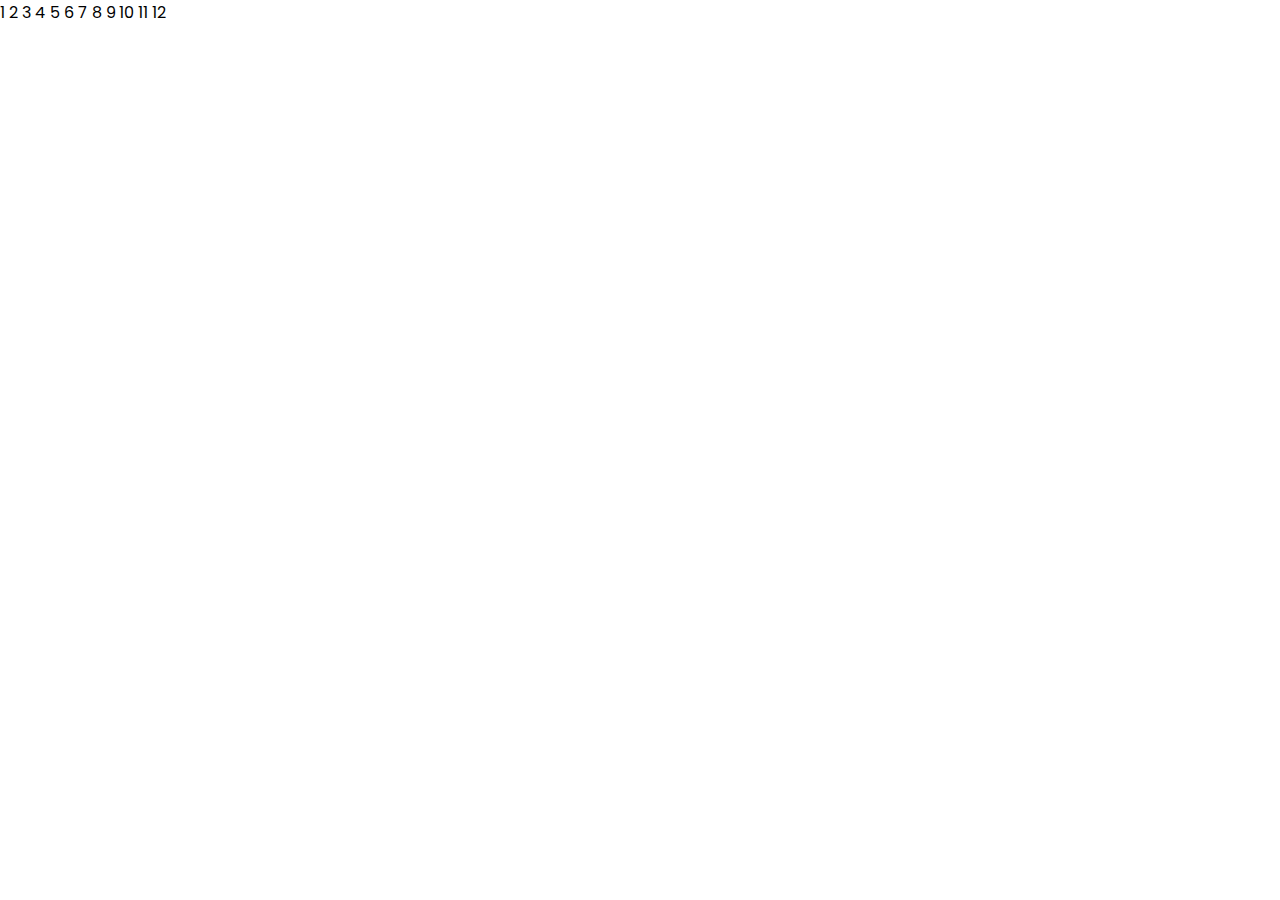
==== 03-analog-clock/index.html @ ed28d036 "structure" ====
<!DOCTYPE html>
<html lang="en">

<head>
    <meta charset="UTF-8">
    <meta name="viewport" content="width=device-width, initial-scale=1.0">
    <title>Analog Clock</title>
    <link rel="stylesheet" href="style.css">
</head>

<body>
    <div class="container">
        <div class="clock">
            <label style="--i: 1"><span>1</span></label>
            <label style="--i: 2"><span>2</span></label>
            <label style="--i: 3"><span>3</span></label>
            <label style="--i: 4"><span>4</span></label>
            <label style="--i: 5"><span>5</span></label>
            <label style="--i: 6"><span>6</span></label>
            <label style="--i: 7"><span>7</span></label>
            <label style="--i: 8"><span>8</span></label>
            <label style="--i: 9"><span>9</span></label>
            <label style="--i: 10"><span>10</span></label>
            <label style="--i: 11"><span>11</span></label>
            <label style="--i: 12"><span>12</span></label>
        </div>
    </div>
</body>

</html>
---- 03-analog-clock/style.css ----
@import url('https://fonts.googleapis.com/css2?family=Poppins:wght@200;300;400;500;600;700&display=swap');

* {
    margin: 0;
    padding: 0;
    box-sizing: border-box;
    font-family: "Poppins", sans-serif;
}
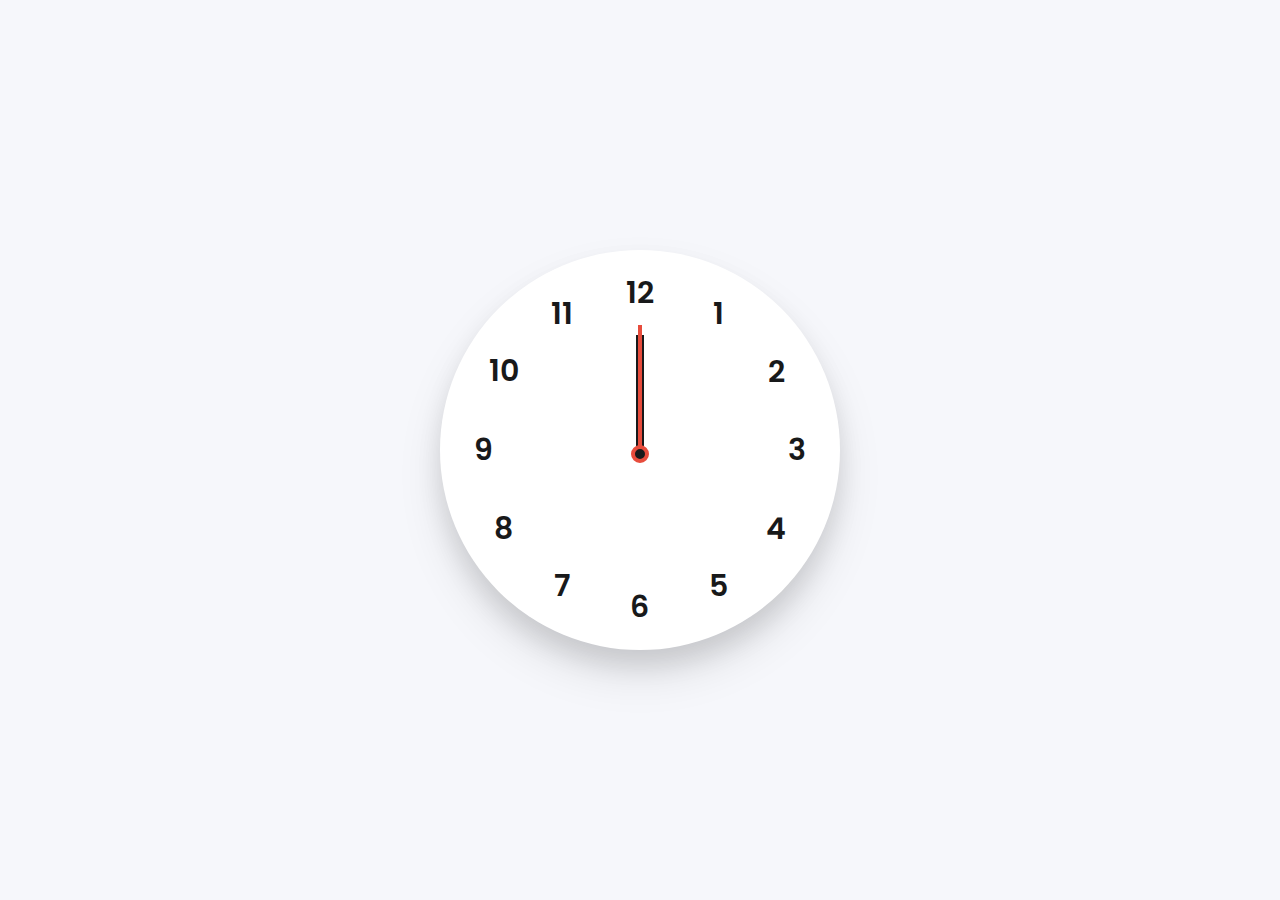
==== commit 618daf93: "html and css for clock" ====
--- a/03-analog-clock/index.html
+++ b/03-analog-clock/index.html
@@ -23,6 +23,12 @@
             <label style="--i: 10"><span>10</span></label>
             <label style="--i: 11"><span>11</span></label>
             <label style="--i: 12"><span>12</span></label>
+
+            <div class="indicator">
+                <span class="hand hour"></span>
+                <span class="hand minute"></span>
+                <span class="hand second"></span>
+            </div>
         </div>
     </div>
 </body>
--- a/03-analog-clock/style.css
+++ b/03-analog-clock/style.css
@@ -7,3 +7,86 @@
     font-family: "Poppins", sans-serif;
 }
 
+:root {
+    --primary-color: #f6f7fb;
+    --white-color: #fff;
+    --black-color: #18191a;
+    --red-color: #e74c3c;
+}
+
+body {
+    display: flex;
+    min-height: 100vh;
+    align-items: center;
+    justify-content: center;
+    background: var(--primary-color);
+}
+
+.container {}
+
+.container .clock {
+    display: flex;
+    height: 400px;
+    width: 400px;
+    border-radius: 50%;
+    align-items: center;
+    justify-content: center;
+    background-color: var(--white-color);
+    box-shadow: 0 15px 25px rgba(0, 0, 0, 0.1), 0 25px 45px rgba(0, 0, 0, 0.1);
+    position: relative;
+}
+
+.clock label {
+    position: absolute;
+    inset: 20px;
+    text-align: center;
+    transform: rotate(calc(var(--i) * (360deg / 12)))
+}
+
+.clock label span {
+    display: inline-block;
+    font-size: 30px;
+    font-weight: 600;
+    color: var(--black-color);
+    transform: rotate(calc(var(--i) * (-360deg / 12)))
+}
+
+.container .indicator {
+    position: absolute;
+    height: 10px;
+    width: 10px;
+    display: flex;
+    justify-content: center;
+}
+
+.indicator::before {
+    content: "";
+    position: absolute;
+    height: 100%;
+    width: 100%;
+    border-radius: 50%;
+    z-index: 100;
+    background: var(--black-color);
+    border: 4px solid var(--red-color);
+}
+
+.indicator .hand {
+    position: absolute;
+    height: 130px;
+    width: 4px;
+    bottom: 0;
+    transform-origin: bottom;
+    background: var(--red-color);
+}
+
+.hand.minute {
+    height: 120px;
+    width: 5px;
+    background: var(--black-color);
+}
+
+.hand.hour {
+    height: 120px;
+    width: 8px;
+    background: var(--black-color);
+}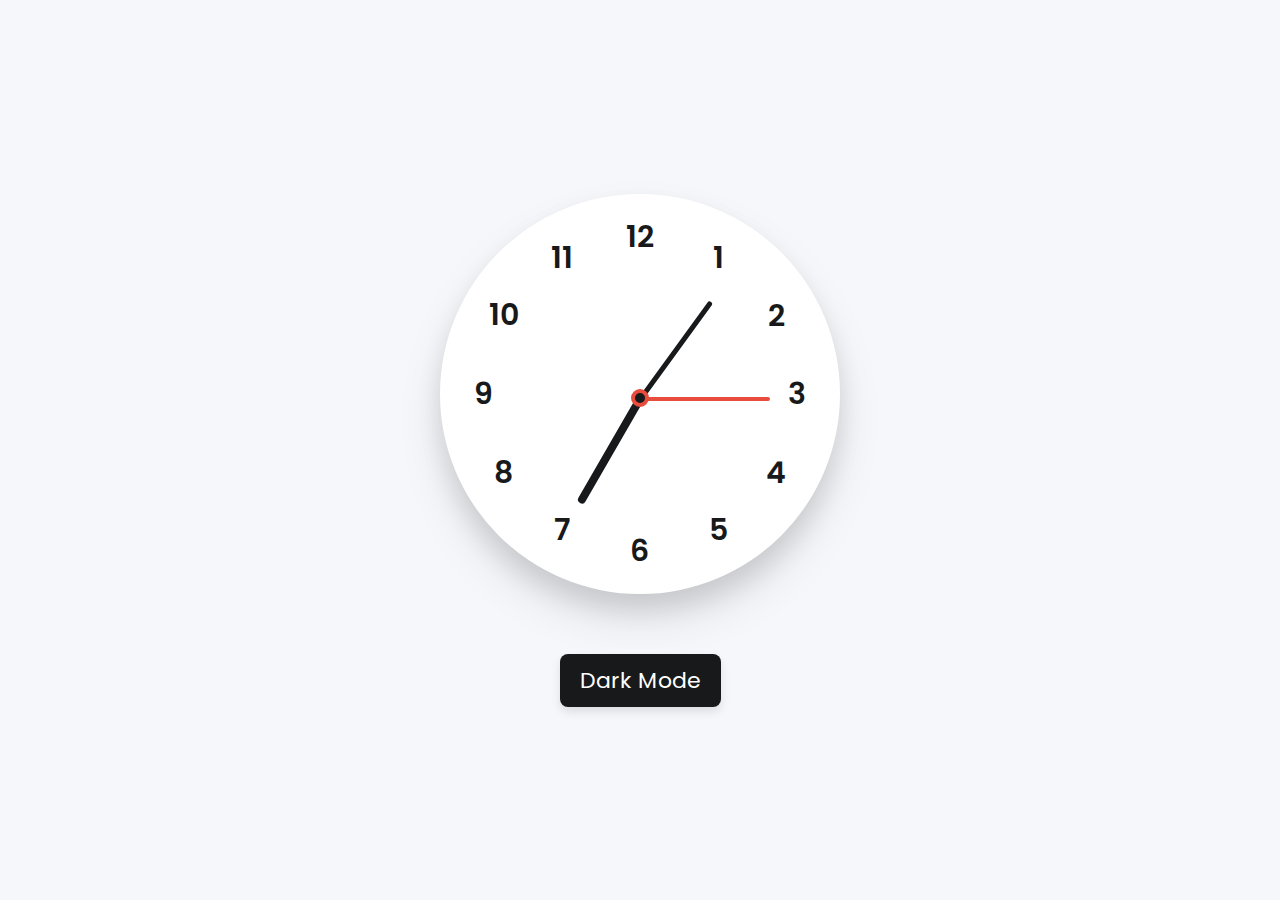
==== commit 22172aed: "final push" ====
--- a/03-analog-clock/index.html
+++ b/03-analog-clock/index.html
@@ -6,6 +6,7 @@
     <meta name="viewport" content="width=device-width, initial-scale=1.0">
     <title>Analog Clock</title>
     <link rel="stylesheet" href="style.css">
+    <script src="script.js" defer></script>
 </head>
 
 <body>
@@ -30,6 +31,8 @@
                 <span class="hand second"></span>
             </div>
         </div>
+
+        <div class="mode-switch">Dark Mode</div>
     </div>
 </body>
 
--- a/03-analog-clock/style.css
+++ b/03-analog-clock/style.css
@@ -22,7 +22,19 @@
     background: var(--primary-color);
 }
 
-.container {}
+body.dark {
+    --primary-color: #242526;
+    --white-color: #18191a;
+    --black-color: #fff;
+    --red-color: #e74c3c;
+}
+
+.container {
+    display: flex;
+    flex-direction: column;
+    align-items: center;
+    gap: 60px
+}
 
 .container .clock {
     display: flex;
@@ -77,6 +89,7 @@
     bottom: 0;
     transform-origin: bottom;
     background: var(--red-color);
+    border-radius: 5px;
 }
 
 .hand.minute {
@@ -89,4 +102,16 @@
     height: 120px;
     width: 8px;
     background: var(--black-color);
+}
+
+.mode-switch {
+    padding: 10px 20px;
+    border-radius: 8px;
+    font-size: 22px;
+    font-weight: 400;
+    display: inline-block;
+    color: var(--white-color);
+    background: var(--black-color);
+    box-shadow: 0 5px 10px rgba(0, 0, 0, 0.1);
+    cursor: pointer;
 }